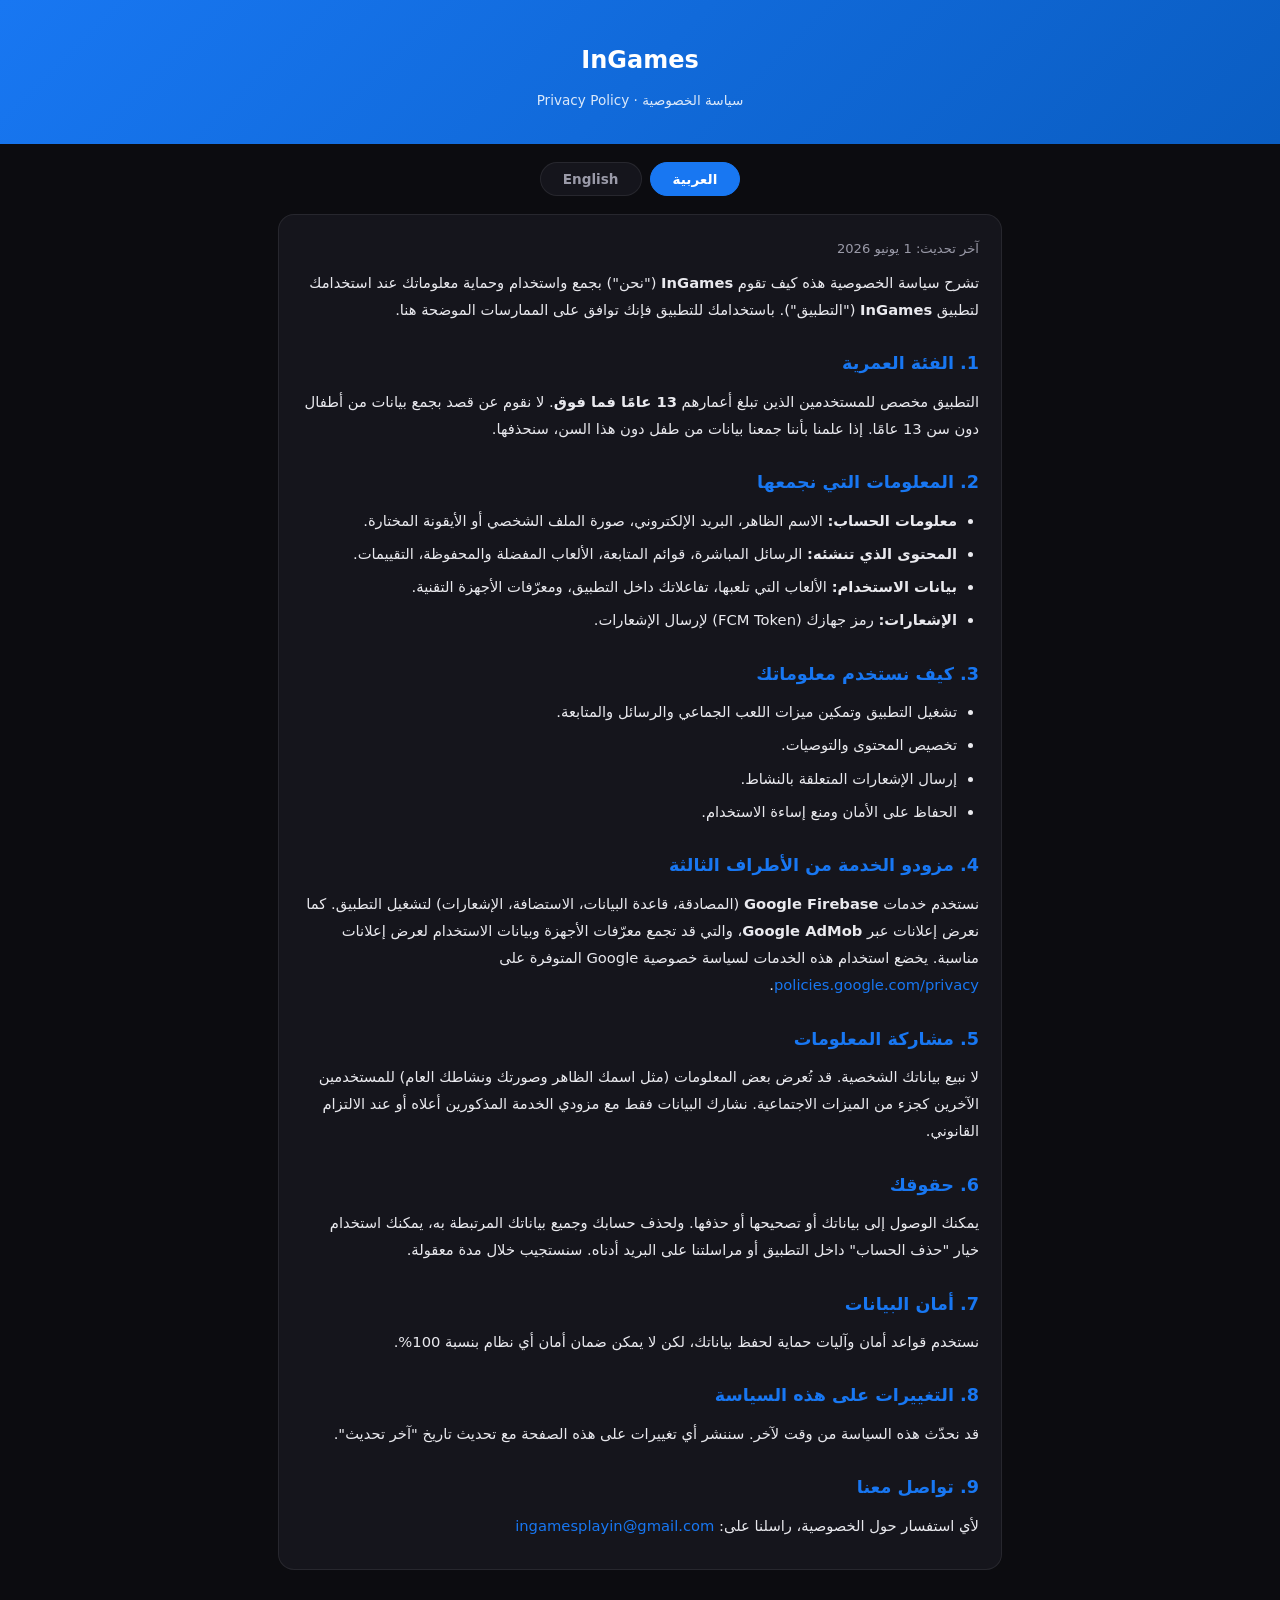
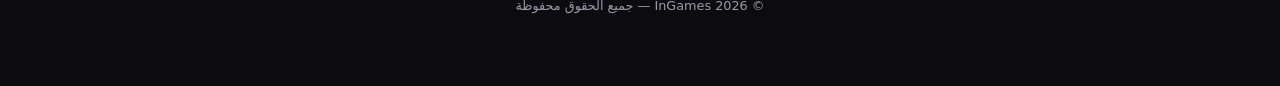
==== privacy.html @ 1dca91cc "Initial commit: InGames landing site" ====
<!DOCTYPE html>
<html lang="ar" dir="rtl">
<head>
<meta charset="UTF-8">
<meta name="viewport" content="width=device-width, initial-scale=1.0">
<title>سياسة الخصوصية — InGames | Privacy Policy</title>
<style>
  :root{
    --blue:#1877F2;
    --blue-dark:#0A5DC2;
    --bg:#0c0c10;
    --card:#15151c;
    --text:#e9e9ee;
    --muted:#9a9aa8;
    --border:rgba(255,255,255,.08);
  }
  *{margin:0;padding:0;box-sizing:border-box}
  body{
    background:var(--bg);
    color:var(--text);
    font-family:'Cairo','Segoe UI',system-ui,-apple-system,sans-serif;
    line-height:1.85;
    padding:0 0 60px;
  }
  .hero{
    background:linear-gradient(135deg,var(--blue),var(--blue-dark));
    padding:38px 22px 30px;
    text-align:center;
  }
  .hero h1{font-size:1.5rem;font-weight:800;color:#fff;margin-bottom:6px}
  .hero .sub{color:rgba(255,255,255,.85);font-size:.85rem}
  .wrap{max-width:760px;margin:0 auto;padding:0 18px}
  .lang-toggle{display:flex;gap:8px;justify-content:center;margin:18px 0}
  .lang-toggle button{
    background:var(--card);color:var(--muted);border:1px solid var(--border);
    border-radius:999px;padding:8px 22px;font-family:inherit;font-size:.85rem;
    font-weight:700;cursor:pointer;transition:all .2s;
  }
  .lang-toggle button.active{background:var(--blue);color:#fff;border-color:var(--blue)}
  section.doc{display:none}
  section.doc.active{display:block}
  .card{
    background:var(--card);border:1px solid var(--border);
    border-radius:16px;padding:22px;margin-top:16px;
  }
  h2{font-size:1.1rem;color:var(--blue);font-weight:800;margin:24px 0 8px}
  h2:first-child{margin-top:0}
  p,li{color:var(--text);font-size:.92rem;margin-bottom:8px}
  ul{padding-inline-start:22px;margin-bottom:8px}
  li{margin-bottom:6px}
  .muted{color:var(--muted);font-size:.82rem}
  a{color:var(--blue);text-decoration:none}
  a:hover{text-decoration:underline}
  .updated{text-align:center;color:var(--muted);font-size:.8rem;margin-top:24px}
  [dir="ltr"]{text-align:left}
</style>
</head>
<body>

<div class="hero">
  <h1>InGames</h1>
  <div class="sub">سياسة الخصوصية · Privacy Policy</div>
</div>

<div class="wrap">
  <div class="lang-toggle">
    <button id="btn-ar" class="active" onclick="setLang('ar')">العربية</button>
    <button id="btn-en" onclick="setLang('en')">English</button>
  </div>

  <!-- ════════════ ARABIC ════════════ -->
  <section class="doc active" id="doc-ar" dir="rtl">
    <div class="card">
      <p class="muted">آخر تحديث: 1 يونيو 2026</p>
      <p>تشرح سياسة الخصوصية هذه كيف تقوم <strong>InGames</strong> ("نحن") بجمع واستخدام وحماية معلوماتك عند استخدامك لتطبيق <strong>InGames</strong> ("التطبيق"). باستخدامك للتطبيق فإنك توافق على الممارسات الموضحة هنا.</p>

      <h2>1. الفئة العمرية</h2>
      <p>التطبيق مخصص للمستخدمين الذين تبلغ أعمارهم <strong>13 عامًا فما فوق</strong>. لا نقوم عن قصد بجمع بيانات من أطفال دون سن 13 عامًا. إذا علمنا بأننا جمعنا بيانات من طفل دون هذا السن، سنحذفها.</p>

      <h2>2. المعلومات التي نجمعها</h2>
      <ul>
        <li><strong>معلومات الحساب:</strong> الاسم الظاهر، البريد الإلكتروني، صورة الملف الشخصي أو الأيقونة المختارة.</li>
        <li><strong>المحتوى الذي تنشئه:</strong> الرسائل المباشرة، قوائم المتابعة، الألعاب المفضلة والمحفوظة، التقييمات.</li>
        <li><strong>بيانات الاستخدام:</strong> الألعاب التي تلعبها، تفاعلاتك داخل التطبيق، ومعرّفات الأجهزة التقنية.</li>
        <li><strong>الإشعارات:</strong> رمز جهازك (FCM Token) لإرسال الإشعارات.</li>
      </ul>

      <h2>3. كيف نستخدم معلوماتك</h2>
      <ul>
        <li>تشغيل التطبيق وتمكين ميزات اللعب الجماعي والرسائل والمتابعة.</li>
        <li>تخصيص المحتوى والتوصيات.</li>
        <li>إرسال الإشعارات المتعلقة بالنشاط.</li>
        <li>الحفاظ على الأمان ومنع إساءة الاستخدام.</li>
      </ul>

      <h2>4. مزودو الخدمة من الأطراف الثالثة</h2>
      <p>نستخدم خدمات <strong>Google Firebase</strong> (المصادقة، قاعدة البيانات، الاستضافة، الإشعارات) لتشغيل التطبيق. كما نعرض إعلانات عبر <strong>Google AdMob</strong>، والتي قد تجمع معرّفات الأجهزة وبيانات الاستخدام لعرض إعلانات مناسبة. يخضع استخدام هذه الخدمات لسياسة خصوصية Google المتوفرة على <a href="https://policies.google.com/privacy" target="_blank">policies.google.com/privacy</a>.</p>

      <h2>5. مشاركة المعلومات</h2>
      <p>لا نبيع بياناتك الشخصية. قد تُعرض بعض المعلومات (مثل اسمك الظاهر وصورتك ونشاطك العام) للمستخدمين الآخرين كجزء من الميزات الاجتماعية. نشارك البيانات فقط مع مزودي الخدمة المذكورين أعلاه أو عند الالتزام القانوني.</p>

      <h2>6. حقوقك</h2>
      <p>يمكنك الوصول إلى بياناتك أو تصحيحها أو حذفها. ولحذف حسابك وجميع بياناتك المرتبطة به، يمكنك استخدام خيار "حذف الحساب" داخل التطبيق أو مراسلتنا على البريد أدناه. سنستجيب خلال مدة معقولة.</p>

      <h2>7. أمان البيانات</h2>
      <p>نستخدم قواعد أمان وآليات حماية لحفظ بياناتك، لكن لا يمكن ضمان أمان أي نظام بنسبة 100%.</p>

      <h2>8. التغييرات على هذه السياسة</h2>
      <p>قد نحدّث هذه السياسة من وقت لآخر. سننشر أي تغييرات على هذه الصفحة مع تحديث تاريخ "آخر تحديث".</p>

      <h2>9. تواصل معنا</h2>
      <p>لأي استفسار حول الخصوصية، راسلنا على: <a href="mailto:ingamesplayin@gmail.com">ingamesplayin@gmail.com</a></p>
    </div>
    <p class="updated">© 2026 InGames — جميع الحقوق محفوظة</p>
  </section>

  <!-- ════════════ ENGLISH ════════════ -->
  <section class="doc" id="doc-en" dir="ltr">
    <div class="card">
      <p class="muted">Last updated: June 1, 2026</p>
      <p>This Privacy Policy explains how <strong>InGames</strong> ("we", "us") collects, uses, and protects your information when you use the <strong>InGames</strong> application ("the App"). By using the App, you agree to the practices described here.</p>

      <h2>1. Age Requirement</h2>
      <p>The App is intended for users aged <strong>13 and older</strong>. We do not knowingly collect data from children under 13. If we learn that we have collected data from a child under 13, we will delete it.</p>

      <h2>2. Information We Collect</h2>
      <ul>
        <li><strong>Account information:</strong> display name, email address, profile photo or chosen avatar icon.</li>
        <li><strong>Content you create:</strong> direct messages, follow lists, liked and saved games, ratings.</li>
        <li><strong>Usage data:</strong> games you play, in-app interactions, and technical device identifiers.</li>
        <li><strong>Notifications:</strong> your device token (FCM token) used to deliver notifications.</li>
      </ul>

      <h2>3. How We Use Your Information</h2>
      <ul>
        <li>To operate the App and enable multiplayer, messaging, and follow features.</li>
        <li>To personalize content and recommendations.</li>
        <li>To send activity-related notifications.</li>
        <li>To maintain safety and prevent abuse.</li>
      </ul>

      <h2>4. Third-Party Service Providers</h2>
      <p>We use <strong>Google Firebase</strong> (authentication, database, hosting, notifications) to run the App. We also display ads through <strong>Google AdMob</strong>, which may collect device identifiers and usage data to serve relevant ads. Use of these services is subject to Google's Privacy Policy at <a href="https://policies.google.com/privacy" target="_blank">policies.google.com/privacy</a>.</p>

      <h2>5. Sharing of Information</h2>
      <p>We do not sell your personal data. Some information (such as your display name, photo, and public activity) may be visible to other users as part of the social features. We share data only with the service providers listed above or when legally required.</p>

      <h2>6. Your Rights</h2>
      <p>You may access, correct, or delete your data. To delete your account and all associated data, use the "Delete Account" option inside the App or contact us at the email below. We will respond within a reasonable time.</p>

      <h2>7. Data Security</h2>
      <p>We use security rules and protective measures to safeguard your data, but no system can be guaranteed 100% secure.</p>

      <h2>8. Changes to This Policy</h2>
      <p>We may update this Policy from time to time. Any changes will be posted on this page with an updated "Last updated" date.</p>

      <h2>9. Contact Us</h2>
      <p>For any privacy questions, contact us at: <a href="mailto:ingamesplayin@gmail.com">ingamesplayin@gmail.com</a></p>
    </div>
    <p class="updated">© 2026 InGames — All rights reserved</p>
  </section>
</div>

<script>
  function setLang(lang){
    document.getElementById('doc-ar').classList.toggle('active', lang==='ar');
    document.getElementById('doc-en').classList.toggle('active', lang==='en');
    document.getElementById('btn-ar').classList.toggle('active', lang==='ar');
    document.getElementById('btn-en').classList.toggle('active', lang==='en');
    document.documentElement.lang = lang;
    document.documentElement.dir = lang==='ar' ? 'rtl' : 'ltr';
  }
</script>
</body>
</html>
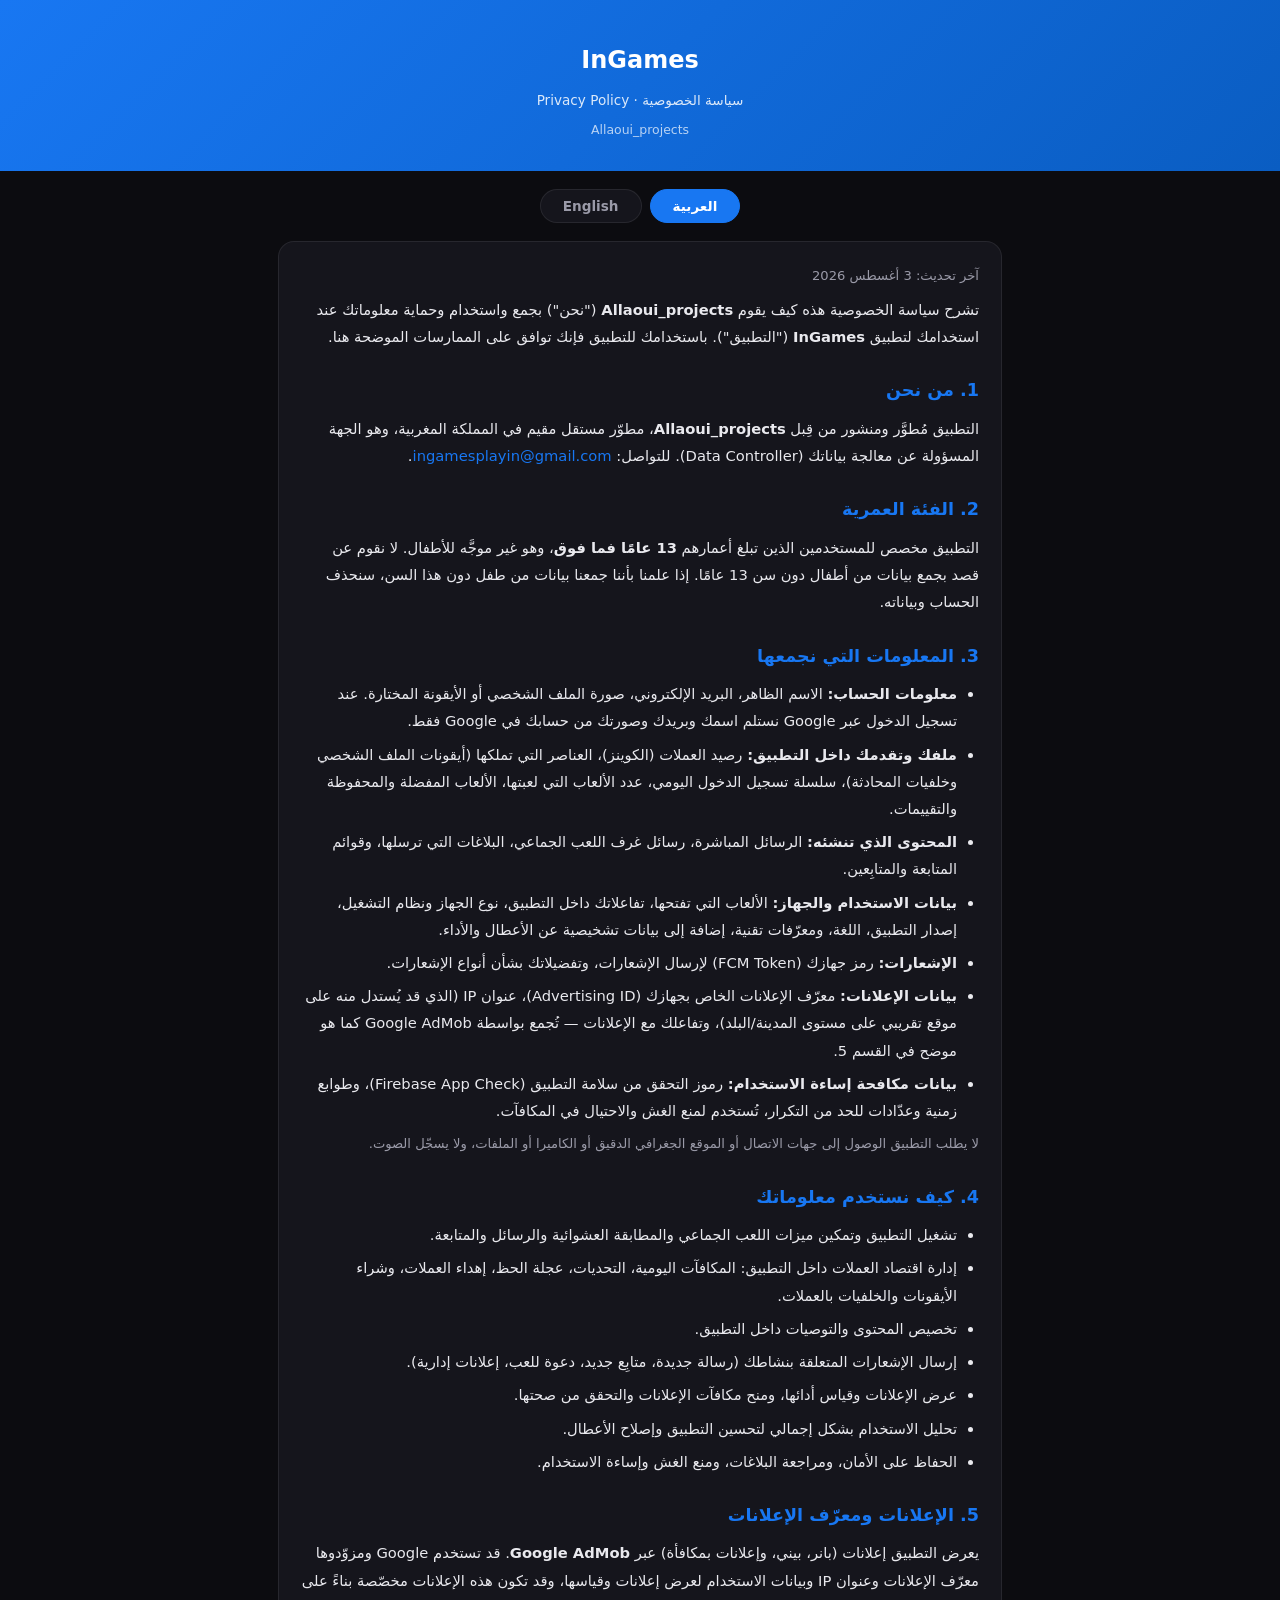
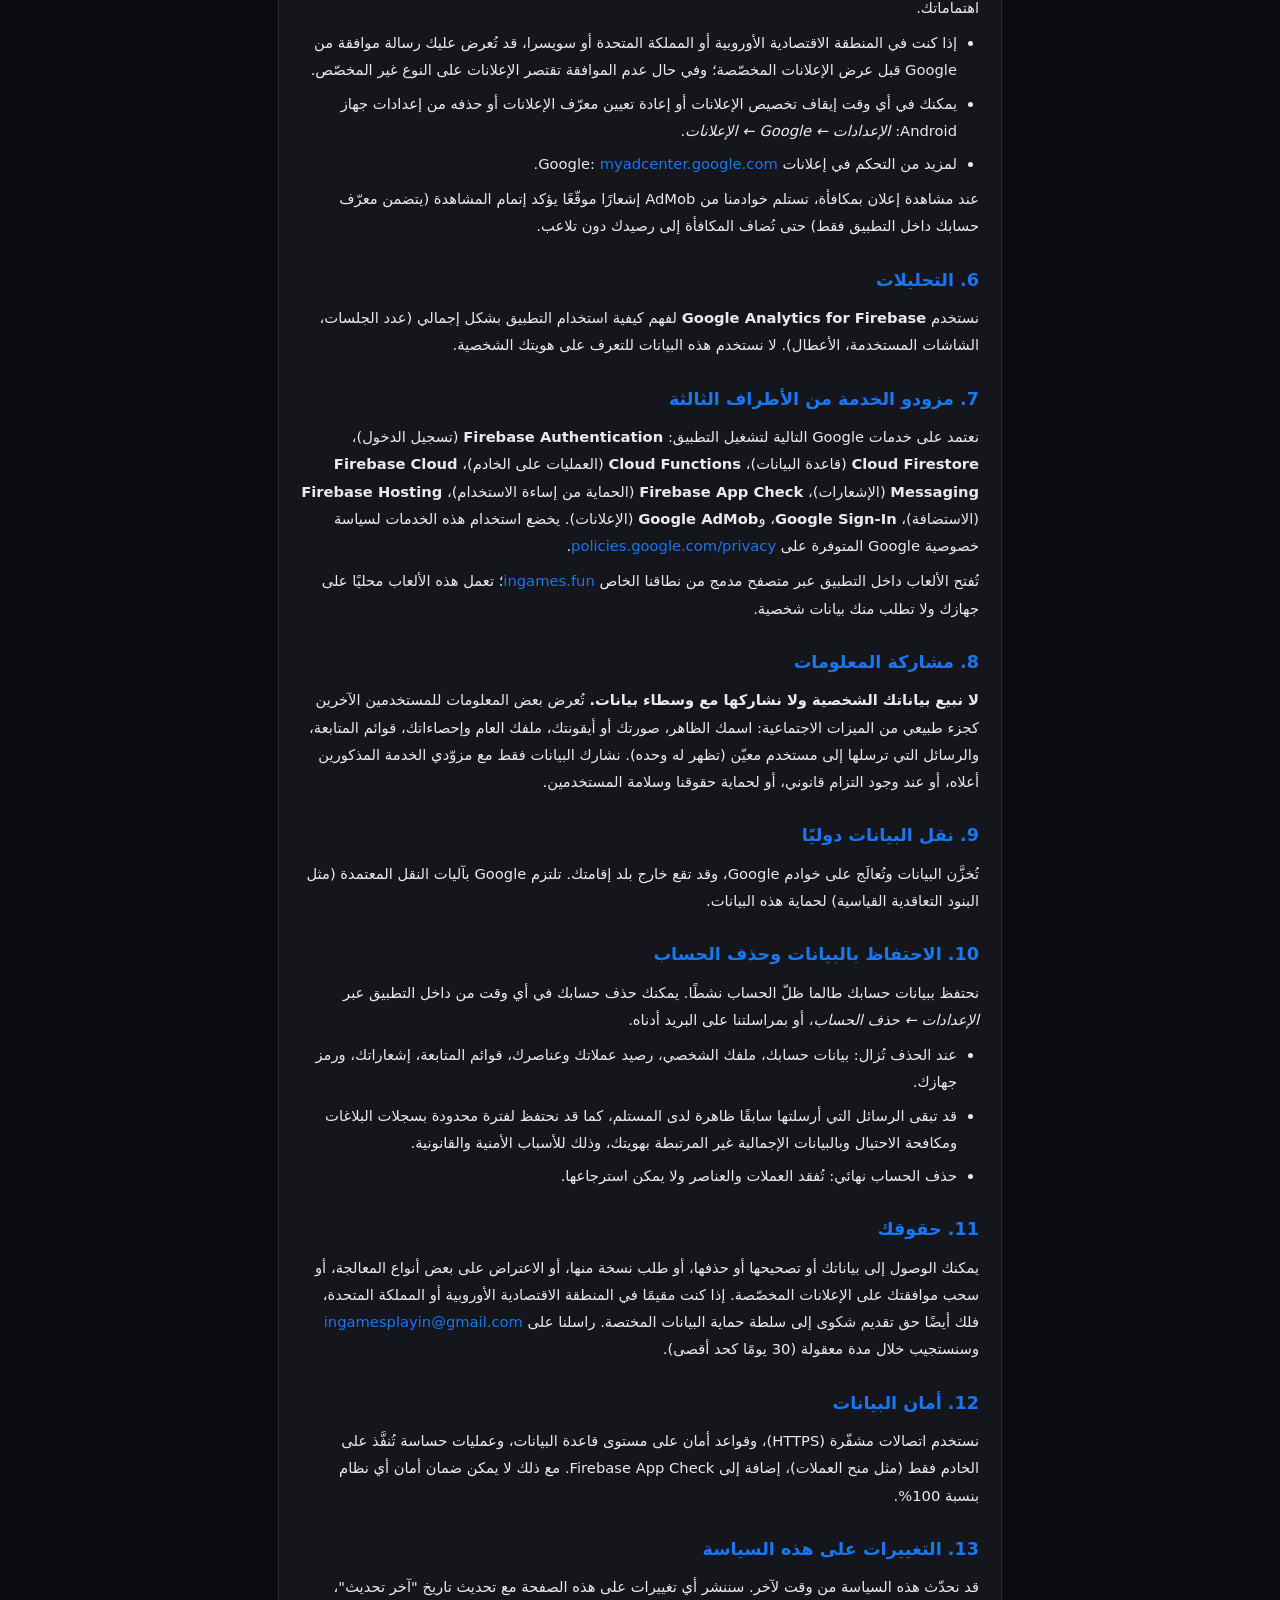
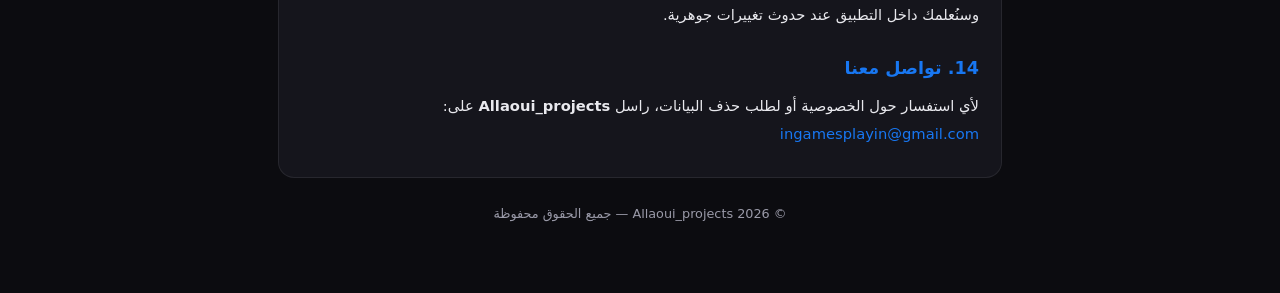
==== commit 03f3d5cd: "Update privacy policy details and branding" ====
--- a/privacy.html
+++ b/privacy.html
@@ -4,6 +4,8 @@
 <meta charset="UTF-8">
 <meta name="viewport" content="width=device-width, initial-scale=1.0">
 <title>سياسة الخصوصية — InGames | Privacy Policy</title>
+<link rel="icon" type="image/jpeg" href="assets/favicon.jpg">
+<link rel="apple-touch-icon" href="assets/favicon.jpg">
 <style>
   :root{
     --blue:#1877F2;
@@ -29,6 +31,7 @@
   }
   .hero h1{font-size:1.5rem;font-weight:800;color:#fff;margin-bottom:6px}
   .hero .sub{color:rgba(255,255,255,.85);font-size:.85rem}
+  .hero .dev{color:rgba(255,255,255,.7);font-size:.78rem;margin-top:4px}
   .wrap{max-width:760px;margin:0 auto;padding:0 18px}
   .lang-toggle{display:flex;gap:8px;justify-content:center;margin:18px 0}
   .lang-toggle button{
@@ -49,6 +52,11 @@
   ul{padding-inline-start:22px;margin-bottom:8px}
   li{margin-bottom:6px}
   .muted{color:var(--muted);font-size:.82rem}
+  .note{
+    background:rgba(24,119,242,.08);border:1px solid rgba(24,119,242,.25);
+    border-radius:12px;padding:12px 14px;margin:10px 0;
+  }
+  .note p:last-child{margin-bottom:0}
   a{color:var(--blue);text-decoration:none}
   a:hover{text-decoration:underline}
   .updated{text-align:center;color:var(--muted);font-size:.8rem;margin-top:24px}
@@ -60,6 +68,7 @@
 <div class="hero">
   <h1>InGames</h1>
   <div class="sub">سياسة الخصوصية · Privacy Policy</div>
+  <div class="dev">Allaoui_projects</div>
 </div>
 
 <div class="wrap">
@@ -71,93 +80,161 @@
   <!-- ════════════ ARABIC ════════════ -->
   <section class="doc active" id="doc-ar" dir="rtl">
     <div class="card">
-      <p class="muted">آخر تحديث: 1 يونيو 2026</p>
-      <p>تشرح سياسة الخصوصية هذه كيف تقوم <strong>InGames</strong> ("نحن") بجمع واستخدام وحماية معلوماتك عند استخدامك لتطبيق <strong>InGames</strong> ("التطبيق"). باستخدامك للتطبيق فإنك توافق على الممارسات الموضحة هنا.</p>
-
-      <h2>1. الفئة العمرية</h2>
-      <p>التطبيق مخصص للمستخدمين الذين تبلغ أعمارهم <strong>13 عامًا فما فوق</strong>. لا نقوم عن قصد بجمع بيانات من أطفال دون سن 13 عامًا. إذا علمنا بأننا جمعنا بيانات من طفل دون هذا السن، سنحذفها.</p>
-
-      <h2>2. المعلومات التي نجمعها</h2>
-      <ul>
-        <li><strong>معلومات الحساب:</strong> الاسم الظاهر، البريد الإلكتروني، صورة الملف الشخصي أو الأيقونة المختارة.</li>
-        <li><strong>المحتوى الذي تنشئه:</strong> الرسائل المباشرة، قوائم المتابعة، الألعاب المفضلة والمحفوظة، التقييمات.</li>
-        <li><strong>بيانات الاستخدام:</strong> الألعاب التي تلعبها، تفاعلاتك داخل التطبيق، ومعرّفات الأجهزة التقنية.</li>
-        <li><strong>الإشعارات:</strong> رمز جهازك (FCM Token) لإرسال الإشعارات.</li>
-      </ul>
-
-      <h2>3. كيف نستخدم معلوماتك</h2>
-      <ul>
-        <li>تشغيل التطبيق وتمكين ميزات اللعب الجماعي والرسائل والمتابعة.</li>
-        <li>تخصيص المحتوى والتوصيات.</li>
-        <li>إرسال الإشعارات المتعلقة بالنشاط.</li>
-        <li>الحفاظ على الأمان ومنع إساءة الاستخدام.</li>
-      </ul>
-
-      <h2>4. مزودو الخدمة من الأطراف الثالثة</h2>
-      <p>نستخدم خدمات <strong>Google Firebase</strong> (المصادقة، قاعدة البيانات، الاستضافة، الإشعارات) لتشغيل التطبيق. كما نعرض إعلانات عبر <strong>Google AdMob</strong>، والتي قد تجمع معرّفات الأجهزة وبيانات الاستخدام لعرض إعلانات مناسبة. يخضع استخدام هذه الخدمات لسياسة خصوصية Google المتوفرة على <a href="https://policies.google.com/privacy" target="_blank">policies.google.com/privacy</a>.</p>
-
-      <h2>5. مشاركة المعلومات</h2>
-      <p>لا نبيع بياناتك الشخصية. قد تُعرض بعض المعلومات (مثل اسمك الظاهر وصورتك ونشاطك العام) للمستخدمين الآخرين كجزء من الميزات الاجتماعية. نشارك البيانات فقط مع مزودي الخدمة المذكورين أعلاه أو عند الالتزام القانوني.</p>
-
-      <h2>6. حقوقك</h2>
-      <p>يمكنك الوصول إلى بياناتك أو تصحيحها أو حذفها. ولحذف حسابك وجميع بياناتك المرتبطة به، يمكنك استخدام خيار "حذف الحساب" داخل التطبيق أو مراسلتنا على البريد أدناه. سنستجيب خلال مدة معقولة.</p>
-
-      <h2>7. أمان البيانات</h2>
-      <p>نستخدم قواعد أمان وآليات حماية لحفظ بياناتك، لكن لا يمكن ضمان أمان أي نظام بنسبة 100%.</p>
-
-      <h2>8. التغييرات على هذه السياسة</h2>
-      <p>قد نحدّث هذه السياسة من وقت لآخر. سننشر أي تغييرات على هذه الصفحة مع تحديث تاريخ "آخر تحديث".</p>
-
-      <h2>9. تواصل معنا</h2>
-      <p>لأي استفسار حول الخصوصية، راسلنا على: <a href="mailto:ingamesplayin@gmail.com">ingamesplayin@gmail.com</a></p>
+      <p class="muted">آخر تحديث: 3 أغسطس 2026</p>
+      <p>تشرح سياسة الخصوصية هذه كيف يقوم <strong>Allaoui_projects</strong> ("نحن") بجمع واستخدام وحماية معلوماتك عند استخدامك لتطبيق <strong>InGames</strong> ("التطبيق"). باستخدامك للتطبيق فإنك توافق على الممارسات الموضحة هنا.</p>
+
+      <h2>1. من نحن</h2>
+      <p>التطبيق مُطوَّر ومنشور من قِبل <strong>Allaoui_projects</strong>، مطوّر مستقل مقيم في المملكة المغربية، وهو الجهة المسؤولة عن معالجة بياناتك (Data Controller). للتواصل: <a href="mailto:ingamesplayin@gmail.com">ingamesplayin@gmail.com</a>.</p>
+
+      <h2>2. الفئة العمرية</h2>
+      <p>التطبيق مخصص للمستخدمين الذين تبلغ أعمارهم <strong>13 عامًا فما فوق</strong>، وهو غير موجَّه للأطفال. لا نقوم عن قصد بجمع بيانات من أطفال دون سن 13 عامًا. إذا علمنا بأننا جمعنا بيانات من طفل دون هذا السن، سنحذف الحساب وبياناته.</p>
+
+      <h2>3. المعلومات التي نجمعها</h2>
+      <ul>
+        <li><strong>معلومات الحساب:</strong> الاسم الظاهر، البريد الإلكتروني، صورة الملف الشخصي أو الأيقونة المختارة. عند تسجيل الدخول عبر Google نستلم اسمك وبريدك وصورتك من حسابك في Google فقط.</li>
+        <li><strong>ملفك وتقدمك داخل التطبيق:</strong> رصيد العملات (الكوينز)، العناصر التي تملكها (أيقونات الملف الشخصي وخلفيات المحادثة)، سلسلة تسجيل الدخول اليومي، عدد الألعاب التي لعبتها، الألعاب المفضلة والمحفوظة والتقييمات.</li>
+        <li><strong>المحتوى الذي تنشئه:</strong> الرسائل المباشرة، رسائل غرف اللعب الجماعي، البلاغات التي ترسلها، وقوائم المتابعة والمتابِعين.</li>
+        <li><strong>بيانات الاستخدام والجهاز:</strong> الألعاب التي تفتحها، تفاعلاتك داخل التطبيق، نوع الجهاز ونظام التشغيل، إصدار التطبيق، اللغة، ومعرّفات تقنية، إضافة إلى بيانات تشخيصية عن الأعطال والأداء.</li>
+        <li><strong>الإشعارات:</strong> رمز جهازك (FCM Token) لإرسال الإشعارات، وتفضيلاتك بشأن أنواع الإشعارات.</li>
+        <li><strong>بيانات الإعلانات:</strong> معرّف الإعلانات الخاص بجهازك (Advertising ID)، عنوان IP (الذي قد يُستدل منه على موقع تقريبي على مستوى المدينة/البلد)، وتفاعلك مع الإعلانات — تُجمع بواسطة Google AdMob كما هو موضح في القسم 5.</li>
+        <li><strong>بيانات مكافحة إساءة الاستخدام:</strong> رموز التحقق من سلامة التطبيق (Firebase App Check)، وطوابع زمنية وعدّادات للحد من التكرار، تُستخدم لمنع الغش والاحتيال في المكافآت.</li>
+      </ul>
+      <p class="muted">لا يطلب التطبيق الوصول إلى جهات الاتصال أو الموقع الجغرافي الدقيق أو الكاميرا أو الملفات، ولا يسجّل الصوت.</p>
+
+      <h2>4. كيف نستخدم معلوماتك</h2>
+      <ul>
+        <li>تشغيل التطبيق وتمكين ميزات اللعب الجماعي والمطابقة العشوائية والرسائل والمتابعة.</li>
+        <li>إدارة اقتصاد العملات داخل التطبيق: المكافآت اليومية، التحديات، عجلة الحظ، إهداء العملات، وشراء الأيقونات والخلفيات بالعملات.</li>
+        <li>تخصيص المحتوى والتوصيات داخل التطبيق.</li>
+        <li>إرسال الإشعارات المتعلقة بنشاطك (رسالة جديدة، متابِع جديد، دعوة للعب، إعلانات إدارية).</li>
+        <li>عرض الإعلانات وقياس أدائها، ومنح مكافآت الإعلانات والتحقق من صحتها.</li>
+        <li>تحليل الاستخدام بشكل إجمالي لتحسين التطبيق وإصلاح الأعطال.</li>
+        <li>الحفاظ على الأمان، ومراجعة البلاغات، ومنع الغش وإساءة الاستخدام.</li>
+      </ul>
+
+      <h2>5. الإعلانات ومعرّف الإعلانات</h2>
+      <p>يعرض التطبيق إعلانات (بانر، بيني، وإعلانات بمكافأة) عبر <strong>Google AdMob</strong>. قد تستخدم Google ومزوّدوها معرّف الإعلانات وعنوان IP وبيانات الاستخدام لعرض إعلانات وقياسها، وقد تكون هذه الإعلانات مخصّصة بناءً على اهتماماتك.</p>
+      <ul>
+        <li>إذا كنت في المنطقة الاقتصادية الأوروبية أو المملكة المتحدة أو سويسرا، قد تُعرض عليك رسالة موافقة من Google قبل عرض الإعلانات المخصّصة؛ وفي حال عدم الموافقة تقتصر الإعلانات على النوع غير المخصّص.</li>
+        <li>يمكنك في أي وقت إيقاف تخصيص الإعلانات أو إعادة تعيين معرّف الإعلانات أو حذفه من إعدادات جهاز Android: <em>الإعدادات ← Google ← الإعلانات</em>.</li>
+        <li>لمزيد من التحكم في إعلانات Google: <a href="https://myadcenter.google.com" target="_blank" rel="noopener">myadcenter.google.com</a>.</li>
+      </ul>
+      <p>عند مشاهدة إعلان بمكافأة، تستلم خوادمنا من AdMob إشعارًا موقّعًا يؤكد إتمام المشاهدة (يتضمن معرّف حسابك داخل التطبيق فقط) حتى تُضاف المكافأة إلى رصيدك دون تلاعب.</p>
+
+      <h2>6. التحليلات</h2>
+      <p>نستخدم <strong>Google Analytics for Firebase</strong> لفهم كيفية استخدام التطبيق بشكل إجمالي (عدد الجلسات، الشاشات المستخدمة، الأعطال). لا نستخدم هذه البيانات للتعرف على هويتك الشخصية.</p>
+
+      <h2>7. مزودو الخدمة من الأطراف الثالثة</h2>
+      <p>نعتمد على خدمات Google التالية لتشغيل التطبيق: <strong>Firebase Authentication</strong> (تسجيل الدخول)، <strong>Cloud Firestore</strong> (قاعدة البيانات)، <strong>Cloud Functions</strong> (العمليات على الخادم)، <strong>Firebase Cloud Messaging</strong> (الإشعارات)، <strong>Firebase App Check</strong> (الحماية من إساءة الاستخدام)، <strong>Firebase Hosting</strong> (الاستضافة)، <strong>Google Sign-In</strong>، و<strong>Google AdMob</strong> (الإعلانات). يخضع استخدام هذه الخدمات لسياسة خصوصية Google المتوفرة على <a href="https://policies.google.com/privacy" target="_blank" rel="noopener">policies.google.com/privacy</a>.</p>
+      <p>تُفتح الألعاب داخل التطبيق عبر متصفح مدمج من نطاقنا الخاص <a href="https://ingames.fun" target="_blank" rel="noopener">ingames.fun</a>؛ تعمل هذه الألعاب محليًا على جهازك ولا تطلب منك بيانات شخصية.</p>
+
+      <h2>8. مشاركة المعلومات</h2>
+      <p><strong>لا نبيع بياناتك الشخصية ولا نشاركها مع وسطاء بيانات.</strong> تُعرض بعض المعلومات للمستخدمين الآخرين كجزء طبيعي من الميزات الاجتماعية: اسمك الظاهر، صورتك أو أيقونتك، ملفك العام وإحصاءاتك، قوائم المتابعة، والرسائل التي ترسلها إلى مستخدم معيّن (تظهر له وحده). نشارك البيانات فقط مع مزوّدي الخدمة المذكورين أعلاه، أو عند وجود التزام قانوني، أو لحماية حقوقنا وسلامة المستخدمين.</p>
+
+      <h2>9. نقل البيانات دوليًا</h2>
+      <p>تُخزَّن البيانات وتُعالَج على خوادم Google، وقد تقع خارج بلد إقامتك. تلتزم Google بآليات النقل المعتمدة (مثل البنود التعاقدية القياسية) لحماية هذه البيانات.</p>
+
+      <h2>10. الاحتفاظ بالبيانات وحذف الحساب</h2>
+      <p>نحتفظ ببيانات حسابك طالما ظلّ الحساب نشطًا. يمكنك حذف حسابك في أي وقت من داخل التطبيق عبر <em>الإعدادات ← حذف الحساب</em>، أو بمراسلتنا على البريد أدناه.</p>
+      <ul>
+        <li>عند الحذف تُزال: بيانات حسابك، ملفك الشخصي، رصيد عملاتك وعناصرك، قوائم المتابعة، إشعاراتك، ورمز جهازك.</li>
+        <li>قد تبقى الرسائل التي أرسلتها سابقًا ظاهرة لدى المستلم، كما قد نحتفظ لفترة محدودة بسجلات البلاغات ومكافحة الاحتيال وبالبيانات الإجمالية غير المرتبطة بهويتك، وذلك للأسباب الأمنية والقانونية.</li>
+        <li>حذف الحساب نهائي: تُفقد العملات والعناصر ولا يمكن استرجاعها.</li>
+      </ul>
+
+      <h2>11. حقوقك</h2>
+      <p>يمكنك الوصول إلى بياناتك أو تصحيحها أو حذفها، أو طلب نسخة منها، أو الاعتراض على بعض أنواع المعالجة، أو سحب موافقتك على الإعلانات المخصّصة. إذا كنت مقيمًا في المنطقة الاقتصادية الأوروبية أو المملكة المتحدة، فلك أيضًا حق تقديم شكوى إلى سلطة حماية البيانات المختصة. راسلنا على <a href="mailto:ingamesplayin@gmail.com">ingamesplayin@gmail.com</a> وسنستجيب خلال مدة معقولة (30 يومًا كحد أقصى).</p>
+
+      <h2>12. أمان البيانات</h2>
+      <p>نستخدم اتصالات مشفّرة (HTTPS)، وقواعد أمان على مستوى قاعدة البيانات، وعمليات حساسة تُنفَّذ على الخادم فقط (مثل منح العملات)، إضافة إلى Firebase App Check. مع ذلك لا يمكن ضمان أمان أي نظام بنسبة 100%.</p>
+
+      <h2>13. التغييرات على هذه السياسة</h2>
+      <p>قد نحدّث هذه السياسة من وقت لآخر. سننشر أي تغييرات على هذه الصفحة مع تحديث تاريخ "آخر تحديث"، وسنُعلمك داخل التطبيق عند حدوث تغييرات جوهرية.</p>
+
+      <h2>14. تواصل معنا</h2>
+      <p>لأي استفسار حول الخصوصية أو لطلب حذف البيانات، راسل <strong>Allaoui_projects</strong> على: <a href="mailto:ingamesplayin@gmail.com">ingamesplayin@gmail.com</a></p>
     </div>
-    <p class="updated">© 2026 InGames — جميع الحقوق محفوظة</p>
+    <p class="updated">© 2026 Allaoui_projects — جميع الحقوق محفوظة</p>
   </section>
 
   <!-- ════════════ ENGLISH ════════════ -->
   <section class="doc" id="doc-en" dir="ltr">
     <div class="card">
-      <p class="muted">Last updated: June 1, 2026</p>
-      <p>This Privacy Policy explains how <strong>InGames</strong> ("we", "us") collects, uses, and protects your information when you use the <strong>InGames</strong> application ("the App"). By using the App, you agree to the practices described here.</p>
-
-      <h2>1. Age Requirement</h2>
-      <p>The App is intended for users aged <strong>13 and older</strong>. We do not knowingly collect data from children under 13. If we learn that we have collected data from a child under 13, we will delete it.</p>
-
-      <h2>2. Information We Collect</h2>
-      <ul>
-        <li><strong>Account information:</strong> display name, email address, profile photo or chosen avatar icon.</li>
-        <li><strong>Content you create:</strong> direct messages, follow lists, liked and saved games, ratings.</li>
-        <li><strong>Usage data:</strong> games you play, in-app interactions, and technical device identifiers.</li>
-        <li><strong>Notifications:</strong> your device token (FCM token) used to deliver notifications.</li>
-      </ul>
-
-      <h2>3. How We Use Your Information</h2>
-      <ul>
-        <li>To operate the App and enable multiplayer, messaging, and follow features.</li>
-        <li>To personalize content and recommendations.</li>
-        <li>To send activity-related notifications.</li>
-        <li>To maintain safety and prevent abuse.</li>
-      </ul>
-
-      <h2>4. Third-Party Service Providers</h2>
-      <p>We use <strong>Google Firebase</strong> (authentication, database, hosting, notifications) to run the App. We also display ads through <strong>Google AdMob</strong>, which may collect device identifiers and usage data to serve relevant ads. Use of these services is subject to Google's Privacy Policy at <a href="https://policies.google.com/privacy" target="_blank">policies.google.com/privacy</a>.</p>
-
-      <h2>5. Sharing of Information</h2>
-      <p>We do not sell your personal data. Some information (such as your display name, photo, and public activity) may be visible to other users as part of the social features. We share data only with the service providers listed above or when legally required.</p>
-
-      <h2>6. Your Rights</h2>
-      <p>You may access, correct, or delete your data. To delete your account and all associated data, use the "Delete Account" option inside the App or contact us at the email below. We will respond within a reasonable time.</p>
-
-      <h2>7. Data Security</h2>
-      <p>We use security rules and protective measures to safeguard your data, but no system can be guaranteed 100% secure.</p>
-
-      <h2>8. Changes to This Policy</h2>
-      <p>We may update this Policy from time to time. Any changes will be posted on this page with an updated "Last updated" date.</p>
-
-      <h2>9. Contact Us</h2>
-      <p>For any privacy questions, contact us at: <a href="mailto:ingamesplayin@gmail.com">ingamesplayin@gmail.com</a></p>
+      <p class="muted">Last updated: August 3, 2026</p>
+      <p>This Privacy Policy explains how <strong>Allaoui_projects</strong> ("we", "us") collects, uses, and protects your information when you use the <strong>InGames</strong> application ("the App"). By using the App, you agree to the practices described here.</p>
+
+      <h2>1. Who We Are</h2>
+      <p>The App is developed and published by <strong>Allaoui_projects</strong>, an independent developer based in the Kingdom of Morocco, who is the data controller for your information. Contact: <a href="mailto:ingamesplayin@gmail.com">ingamesplayin@gmail.com</a>.</p>
+
+      <h2>2. Age Requirement</h2>
+      <p>The App is intended for users aged <strong>13 and older</strong> and is not directed to children. We do not knowingly collect data from children under 13. If we learn that we have collected data from a child under 13, we will delete the account and its data.</p>
+
+      <h2>3. Information We Collect</h2>
+      <ul>
+        <li><strong>Account information:</strong> display name, email address, profile photo or chosen avatar icon. When you sign in with Google, we receive only your name, email, and photo from your Google account.</li>
+        <li><strong>Profile and in-app progress:</strong> coin balance, items you own (profile icons and chat backgrounds), daily check-in streak, number of games played, liked and saved games, and ratings.</li>
+        <li><strong>Content you create:</strong> direct messages, multiplayer room chat, reports you submit, and your follower/following lists.</li>
+        <li><strong>Usage and device data:</strong> games you open, in-app interactions, device model and OS, app version, language, technical identifiers, and diagnostic data about crashes and performance.</li>
+        <li><strong>Notifications:</strong> your device token (FCM token) used to deliver notifications, and your notification preferences.</li>
+        <li><strong>Advertising data:</strong> your device's Advertising ID, IP address (from which an approximate city/country-level location may be inferred), and your interactions with ads — collected by Google AdMob as described in Section 5.</li>
+        <li><strong>Anti-abuse data:</strong> app integrity tokens (Firebase App Check) plus timestamps and rate-limit counters, used to prevent cheating and reward fraud.</li>
+      </ul>
+      <p class="muted">The App does not request access to your contacts, precise location, camera, or files, and does not record audio.</p>
+
+      <h2>4. How We Use Your Information</h2>
+      <ul>
+        <li>To operate the App and enable multiplayer, random matchmaking, messaging, and follow features.</li>
+        <li>To run the in-app coin economy: daily rewards, challenges, the reward wheel, coin gifting, and purchases of icons and backgrounds with coins.</li>
+        <li>To personalize in-app content and recommendations.</li>
+        <li>To send activity-related notifications (new message, new follower, game invite, admin announcements).</li>
+        <li>To serve and measure ads, and to grant and verify ad rewards.</li>
+        <li>To analyze usage in aggregate so we can improve the App and fix crashes.</li>
+        <li>To maintain safety, review reports, and prevent cheating and abuse.</li>
+      </ul>
+
+      <h2>5. Advertising and the Advertising ID</h2>
+      <p>The App shows ads (banner, interstitial, and rewarded) through <strong>Google AdMob</strong>. Google and its partners may use your Advertising ID, IP address, and usage data to serve and measure ads, and those ads may be personalized to your interests.</p>
+      <ul>
+        <li>If you are in the EEA, the UK, or Switzerland, Google may present a consent message before personalized ads are served; where consent is not given, ads are limited to non-personalized ads.</li>
+        <li>You can opt out of ads personalization, or reset or delete your Advertising ID, at any time in your Android settings: <em>Settings → Google → Ads</em>.</li>
+        <li>For more control over Google ads: <a href="https://myadcenter.google.com" target="_blank" rel="noopener">myadcenter.google.com</a>.</li>
+      </ul>
+      <p>When you watch a rewarded ad, our servers receive a signed callback from AdMob confirming completion (containing only your in-app account identifier) so the reward can be credited without tampering.</p>
+
+      <h2>6. Analytics</h2>
+      <p>We use <strong>Google Analytics for Firebase</strong> to understand in aggregate how the App is used (sessions, screens used, crashes). We do not use this data to identify you personally.</p>
+
+      <h2>7. Third-Party Service Providers</h2>
+      <p>We rely on the following Google services to run the App: <strong>Firebase Authentication</strong> (sign-in), <strong>Cloud Firestore</strong> (database), <strong>Cloud Functions</strong> (server-side operations), <strong>Firebase Cloud Messaging</strong> (notifications), <strong>Firebase App Check</strong> (abuse protection), <strong>Firebase Hosting</strong>, <strong>Google Sign-In</strong>, and <strong>Google AdMob</strong> (advertising). Use of these services is subject to Google's Privacy Policy at <a href="https://policies.google.com/privacy" target="_blank" rel="noopener">policies.google.com/privacy</a>.</p>
+      <p>Games open inside the App in an embedded browser from our own domain <a href="https://ingames.fun" target="_blank" rel="noopener">ingames.fun</a>; they run locally on your device and do not ask you for personal data.</p>
+
+      <h2>8. Sharing of Information</h2>
+      <p><strong>We do not sell your personal data and we do not share it with data brokers.</strong> Some information is visible to other users as a normal part of the social features: your display name, photo or avatar, public profile and stats, follow lists, and messages you send to a specific user (visible to that user only). We share data only with the service providers listed above, where legally required, or to protect our rights and user safety.</p>
+
+      <h2>9. International Data Transfers</h2>
+      <p>Data is stored and processed on Google servers, which may be located outside your country of residence. Google relies on approved transfer mechanisms (such as Standard Contractual Clauses) to protect that data.</p>
+
+      <h2>10. Data Retention and Account Deletion</h2>
+      <p>We keep your account data for as long as your account remains active. You can delete your account at any time from inside the App via <em>Settings → Delete Account</em>, or by emailing us at the address below.</p>
+      <ul>
+        <li>Deletion removes: your account record, profile, coin balance and owned items, follow lists, notifications, and your device token.</li>
+        <li>Messages you previously sent may remain visible in the recipient's copy, and we may retain report, moderation, and anti-fraud logs plus aggregate non-identifying data for a limited period for security and legal reasons.</li>
+        <li>Deletion is permanent: coins and items are lost and cannot be restored.</li>
+      </ul>
+
+      <h2>11. Your Rights</h2>
+      <p>You may access, correct, or delete your data, request a copy of it, object to certain processing, or withdraw your consent to personalized ads. If you are in the EEA or UK, you also have the right to lodge a complaint with your data protection authority. Contact us at <a href="mailto:ingamesplayin@gmail.com">ingamesplayin@gmail.com</a> and we will respond within a reasonable time (no later than 30 days).</p>
+
+      <h2>12. Data Security</h2>
+      <p>We use encrypted connections (HTTPS), database-level security rules, server-only handling of sensitive operations (such as granting coins), and Firebase App Check. Even so, no system can be guaranteed 100% secure.</p>
+
+      <h2>13. Changes to This Policy</h2>
+      <p>We may update this Policy from time to time. Any changes will be posted on this page with an updated "Last updated" date, and we will notify you in the App if the changes are material.</p>
+
+      <h2>14. Contact Us</h2>
+      <p>For any privacy question or a data deletion request, contact <strong>Allaoui_projects</strong> at: <a href="mailto:ingamesplayin@gmail.com">ingamesplayin@gmail.com</a></p>
     </div>
-    <p class="updated">© 2026 InGames — All rights reserved</p>
+    <p class="updated">© 2026 Allaoui_projects — All rights reserved</p>
   </section>
 </div>
 
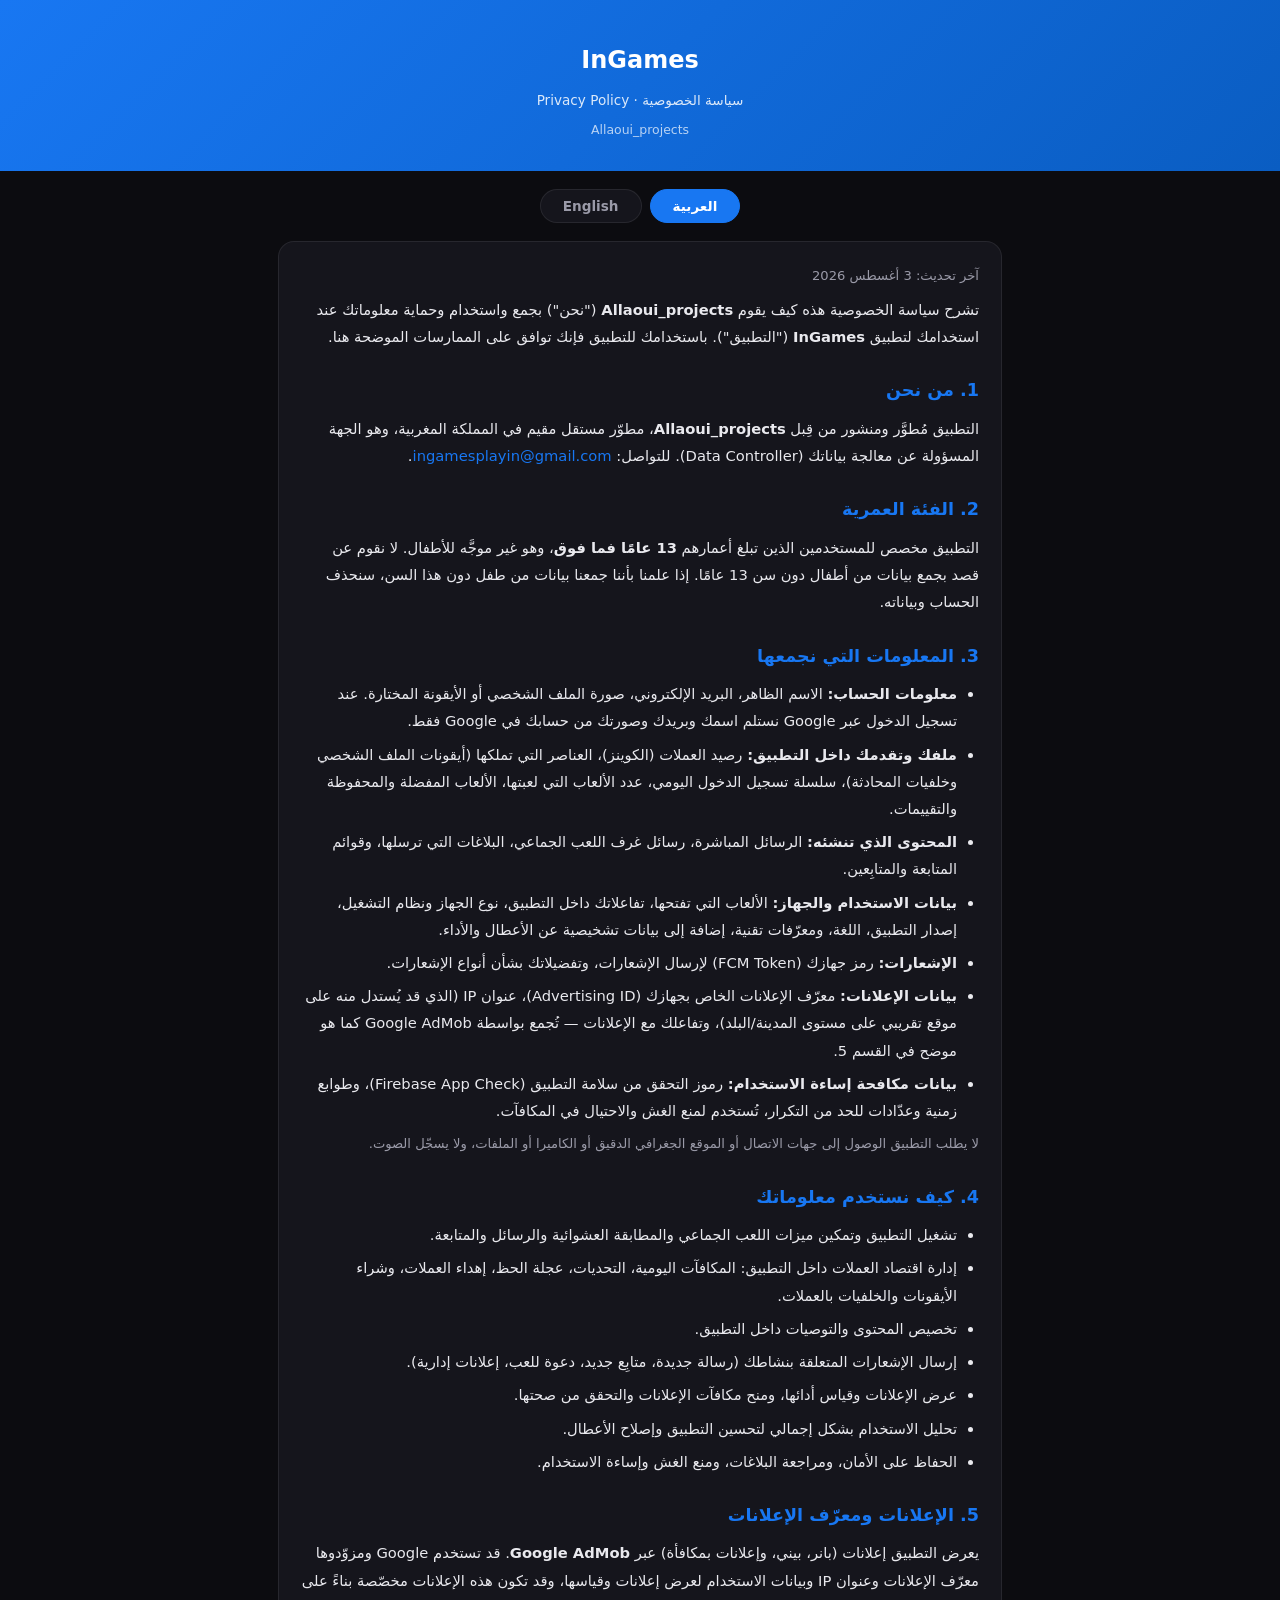
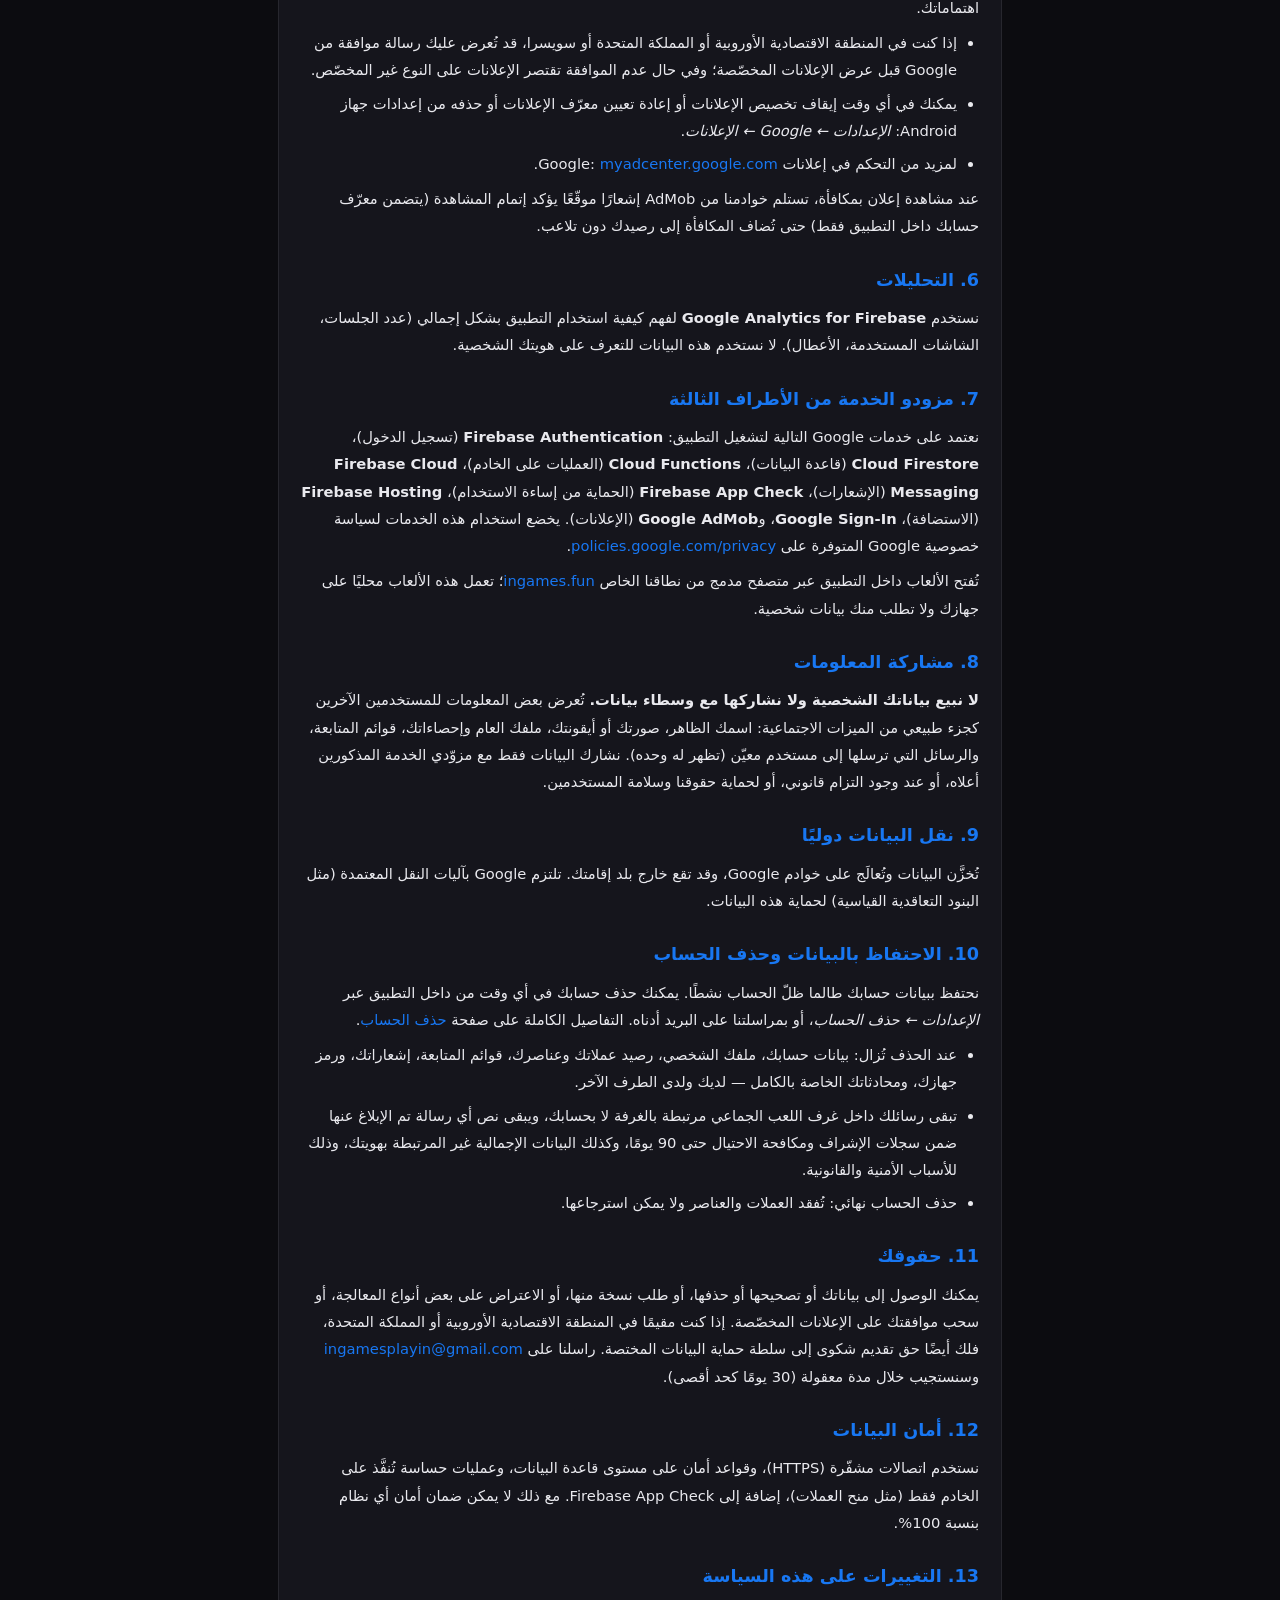
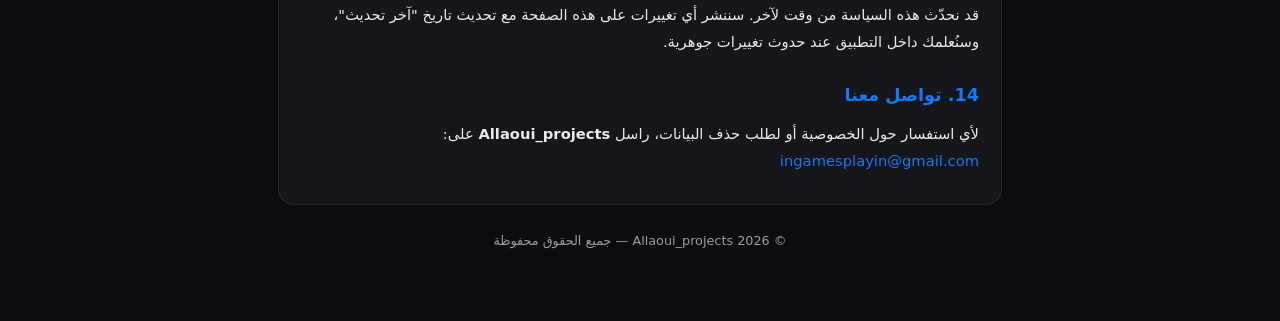
==== commit 54446d2e: "Enhance account deletion and data retention section Added details about account deletion and data re" ====
--- a/privacy.html
+++ b/privacy.html
@@ -135,10 +135,10 @@
       <p>تُخزَّن البيانات وتُعالَج على خوادم Google، وقد تقع خارج بلد إقامتك. تلتزم Google بآليات النقل المعتمدة (مثل البنود التعاقدية القياسية) لحماية هذه البيانات.</p>
 
       <h2>10. الاحتفاظ بالبيانات وحذف الحساب</h2>
-      <p>نحتفظ ببيانات حسابك طالما ظلّ الحساب نشطًا. يمكنك حذف حسابك في أي وقت من داخل التطبيق عبر <em>الإعدادات ← حذف الحساب</em>، أو بمراسلتنا على البريد أدناه.</p>
-      <ul>
-        <li>عند الحذف تُزال: بيانات حسابك، ملفك الشخصي، رصيد عملاتك وعناصرك، قوائم المتابعة، إشعاراتك، ورمز جهازك.</li>
-        <li>قد تبقى الرسائل التي أرسلتها سابقًا ظاهرة لدى المستلم، كما قد نحتفظ لفترة محدودة بسجلات البلاغات ومكافحة الاحتيال وبالبيانات الإجمالية غير المرتبطة بهويتك، وذلك للأسباب الأمنية والقانونية.</li>
+      <p>نحتفظ ببيانات حسابك طالما ظلّ الحساب نشطًا. يمكنك حذف حسابك في أي وقت من داخل التطبيق عبر <em>الإعدادات ← حذف الحساب</em>، أو بمراسلتنا على البريد أدناه. التفاصيل الكاملة على صفحة <a href="delete-account.html">حذف الحساب</a>.</p>
+      <ul>
+        <li>عند الحذف تُزال: بيانات حسابك، ملفك الشخصي، رصيد عملاتك وعناصرك، قوائم المتابعة، إشعاراتك، ورمز جهازك، ومحادثاتك الخاصة بالكامل — لديك ولدى الطرف الآخر.</li>
+        <li>تبقى رسائلك داخل غرف اللعب الجماعي مرتبطة بالغرفة لا بحسابك، ويبقى نص أي رسالة تم الإبلاغ عنها ضمن سجلات الإشراف ومكافحة الاحتيال حتى 90 يومًا، وكذلك البيانات الإجمالية غير المرتبطة بهويتك، وذلك للأسباب الأمنية والقانونية.</li>
         <li>حذف الحساب نهائي: تُفقد العملات والعناصر ولا يمكن استرجاعها.</li>
       </ul>
 
@@ -215,10 +215,10 @@
       <p>Data is stored and processed on Google servers, which may be located outside your country of residence. Google relies on approved transfer mechanisms (such as Standard Contractual Clauses) to protect that data.</p>
 
       <h2>10. Data Retention and Account Deletion</h2>
-      <p>We keep your account data for as long as your account remains active. You can delete your account at any time from inside the App via <em>Settings → Delete Account</em>, or by emailing us at the address below.</p>
-      <ul>
-        <li>Deletion removes: your account record, profile, coin balance and owned items, follow lists, notifications, and your device token.</li>
-        <li>Messages you previously sent may remain visible in the recipient's copy, and we may retain report, moderation, and anti-fraud logs plus aggregate non-identifying data for a limited period for security and legal reasons.</li>
+      <p>We keep your account data for as long as your account remains active. You can delete your account at any time from inside the App via <em>Settings → Delete Account</em>, or by emailing us at the address below. Full details are on the <a href="delete-account.html">Delete Account</a> page.</p>
+      <ul>
+        <li>Deletion removes: your account record, profile, coin balance and owned items, follow lists, notifications, your device token, and your private conversations in full — your copy and the other person's.</li>
+        <li>Messages you posted in multiplayer rooms stay with the room rather than your account, and the text of any reported message is retained in moderation and anti-fraud records for up to 90 days, as is aggregate non-identifying data, for security and legal reasons.</li>
         <li>Deletion is permanent: coins and items are lost and cannot be restored.</li>
       </ul>
 
